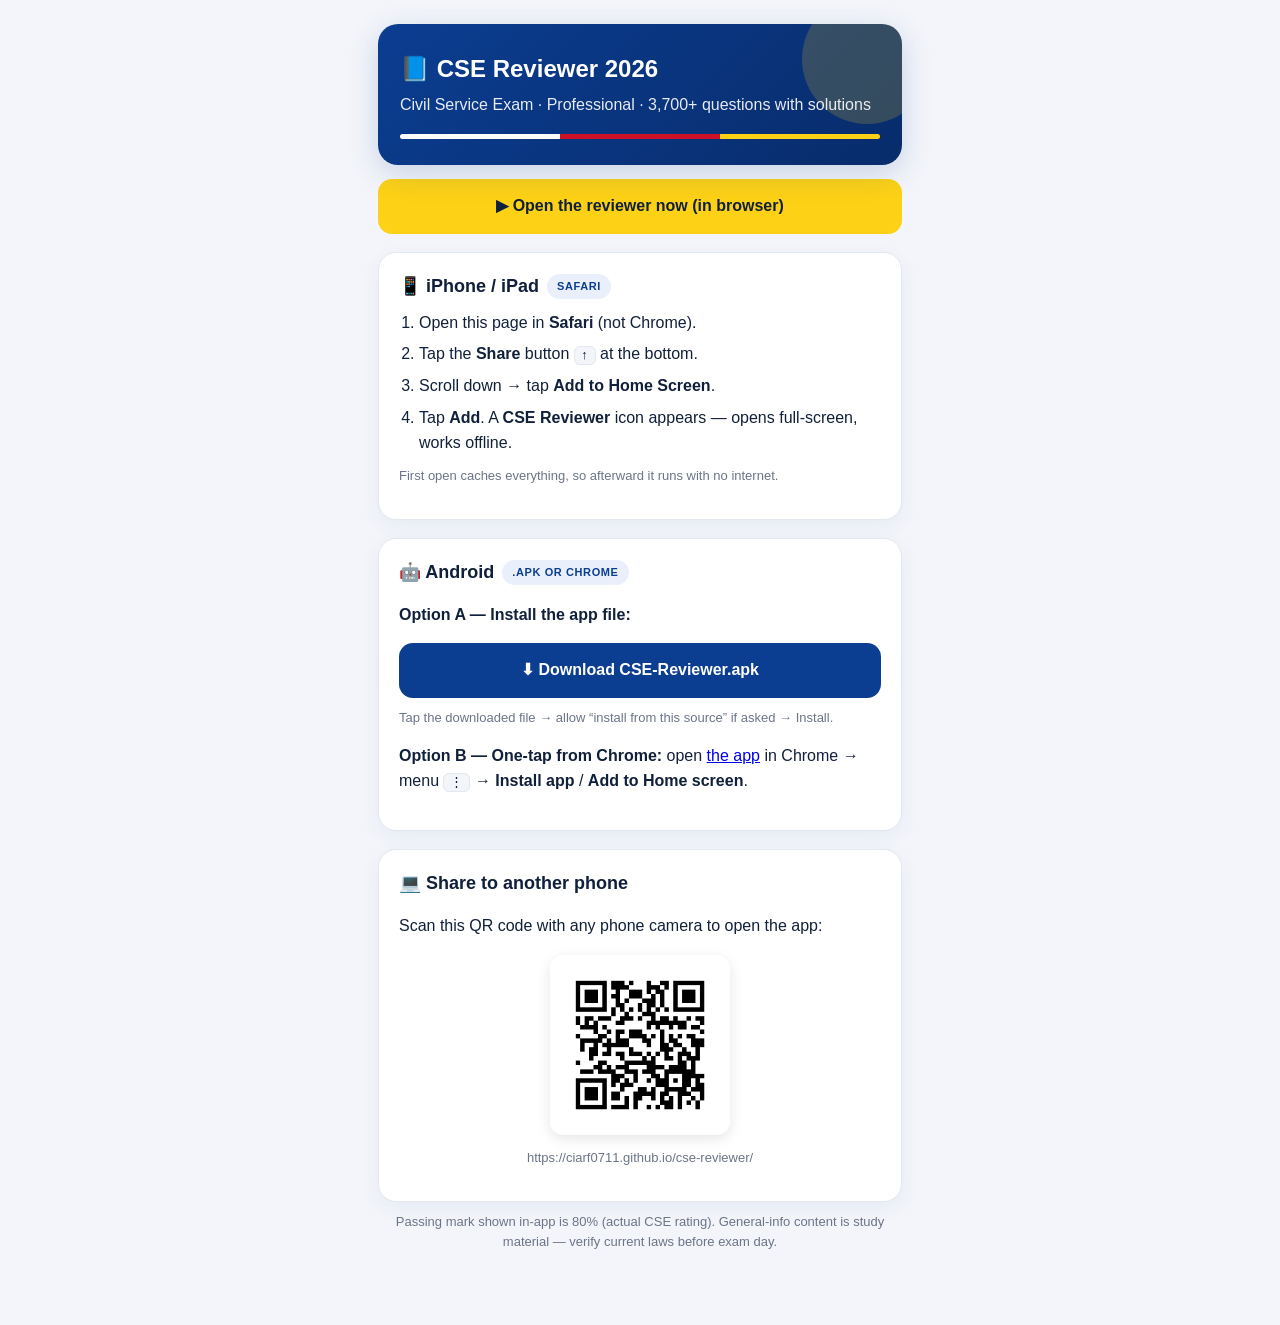
==== install.html @ 18a64265 "Add Android APK, install page with QR, updated docs Co-Authored-By: Claude Opus 4.8 (1M context) <no" ====
<!DOCTYPE html>
<html lang="en">
<head>
<meta charset="UTF-8"/>
<meta name="viewport" content="width=device-width, initial-scale=1.0"/>
<title>Install · CSE Reviewer 2026</title>
<style>
  :root{--navy:#0b3d91;--gold:#fcd116;--red:#ce1126;--ink:#11203a;--muted:#6b7488;--line:#e3e7ef}
  *{box-sizing:border-box}
  body{margin:0;font-family:-apple-system,BlinkMacSystemFont,"Segoe UI",Roboto,Arial,sans-serif;
       background:#f3f5fa;color:var(--ink);line-height:1.55}
  .wrap{max-width:560px;margin:0 auto;padding:24px 18px 60px}
  .hero{background:linear-gradient(135deg,var(--navy),#082c6b);color:#fff;border-radius:20px;
        padding:26px 22px;box-shadow:0 8px 30px rgba(11,61,145,.18);position:relative;overflow:hidden}
  .hero:before{content:"";position:absolute;right:-30px;top:-30px;width:130px;height:130px;background:var(--gold);opacity:.18;border-radius:50%}
  .hero h1{margin:0;font-size:24px}.hero p{margin:6px 0 0;opacity:.9}
  .flag{display:flex;height:5px;border-radius:3px;overflow:hidden;margin-top:16px}
  .flag i{flex:1}.flag i:nth-child(1){background:#fff}.flag i:nth-child(2){background:var(--red)}.flag i:nth-child(3){background:var(--gold)}
  .card{background:#fff;border:1px solid var(--line);border-radius:18px;padding:20px;margin-top:18px;box-shadow:0 6px 20px rgba(11,61,145,.06)}
  .card h2{margin:0 0 10px;font-size:18px;display:flex;align-items:center;gap:8px}
  ol{margin:8px 0 0;padding-left:20px}li{margin:7px 0}
  .btn{display:block;text-align:center;text-decoration:none;background:var(--navy);color:#fff;
       border-radius:14px;padding:15px;font-weight:700;margin-top:14px}
  .btn.gold{background:var(--gold);color:var(--ink)}
  .btn.ghost{background:#fff;color:var(--navy);border:1.5px solid var(--line)}
  .qr{display:block;width:180px;height:180px;margin:14px auto 6px;border:8px solid #fff;border-radius:14px;box-shadow:0 4px 14px rgba(0,0,0,.1)}
  .url{text-align:center;font-size:13px;color:var(--muted);word-break:break-all}
  .tag{display:inline-block;font-size:11px;font-weight:700;text-transform:uppercase;letter-spacing:.6px;
       background:#eaf0fb;color:var(--navy);padding:4px 10px;border-radius:999px}
  .note{font-size:13px;color:var(--muted);margin-top:10px}
  kbd{background:#f3f5fa;border:1px solid var(--line);border-radius:6px;padding:1px 6px;font-size:13px}
</style>
</head>
<body>
<div class="wrap">
  <div class="hero">
    <h1>📘 CSE Reviewer 2026</h1>
    <p>Civil Service Exam · Professional · 3,700+ questions with solutions</p>
    <div class="flag"><i></i><i></i><i></i></div>
  </div>

  <a class="btn gold" href="index.html">▶ Open the reviewer now (in browser)</a>

  <div class="card">
    <h2>📱 iPhone / iPad <span class="tag">Safari</span></h2>
    <ol>
      <li>Open this page in <b>Safari</b> (not Chrome).</li>
      <li>Tap the <b>Share</b> button <kbd>↑</kbd> at the bottom.</li>
      <li>Scroll down → tap <b>Add to Home Screen</b>.</li>
      <li>Tap <b>Add</b>. A <b>CSE Reviewer</b> icon appears — opens full-screen, works offline.</li>
    </ol>
    <p class="note">First open caches everything, so afterward it runs with no internet.</p>
  </div>

  <div class="card">
    <h2>🤖 Android <span class="tag">.apk or Chrome</span></h2>
    <p><b>Option A — Install the app file:</b></p>
    <a class="btn" href="https://github.com/ciarf0711/cse-reviewer/raw/main/CSE-Reviewer.apk">⬇ Download CSE-Reviewer.apk</a>
    <p class="note">Tap the downloaded file → allow “install from this source” if asked → Install.</p>
    <p><b>Option B — One-tap from Chrome:</b> open <a href="index.html">the app</a> in Chrome →
       menu <kbd>⋮</kbd> → <b>Install app</b> / <b>Add to Home screen</b>.</p>
  </div>

  <div class="card">
    <h2>💻 Share to another phone</h2>
    <p>Scan this QR code with any phone camera to open the app:</p>
    <img class="qr" src="icons/qr.png" alt="QR code to open CSE Reviewer"/>
    <p class="url">https://ciarf0711.github.io/cse-reviewer/</p>
  </div>

  <p class="note" style="text-align:center">
    Passing mark shown in-app is 80% (actual CSE rating). General-info content is study material —
    verify current laws before exam day.
  </p>
</div>
</body>
</html>
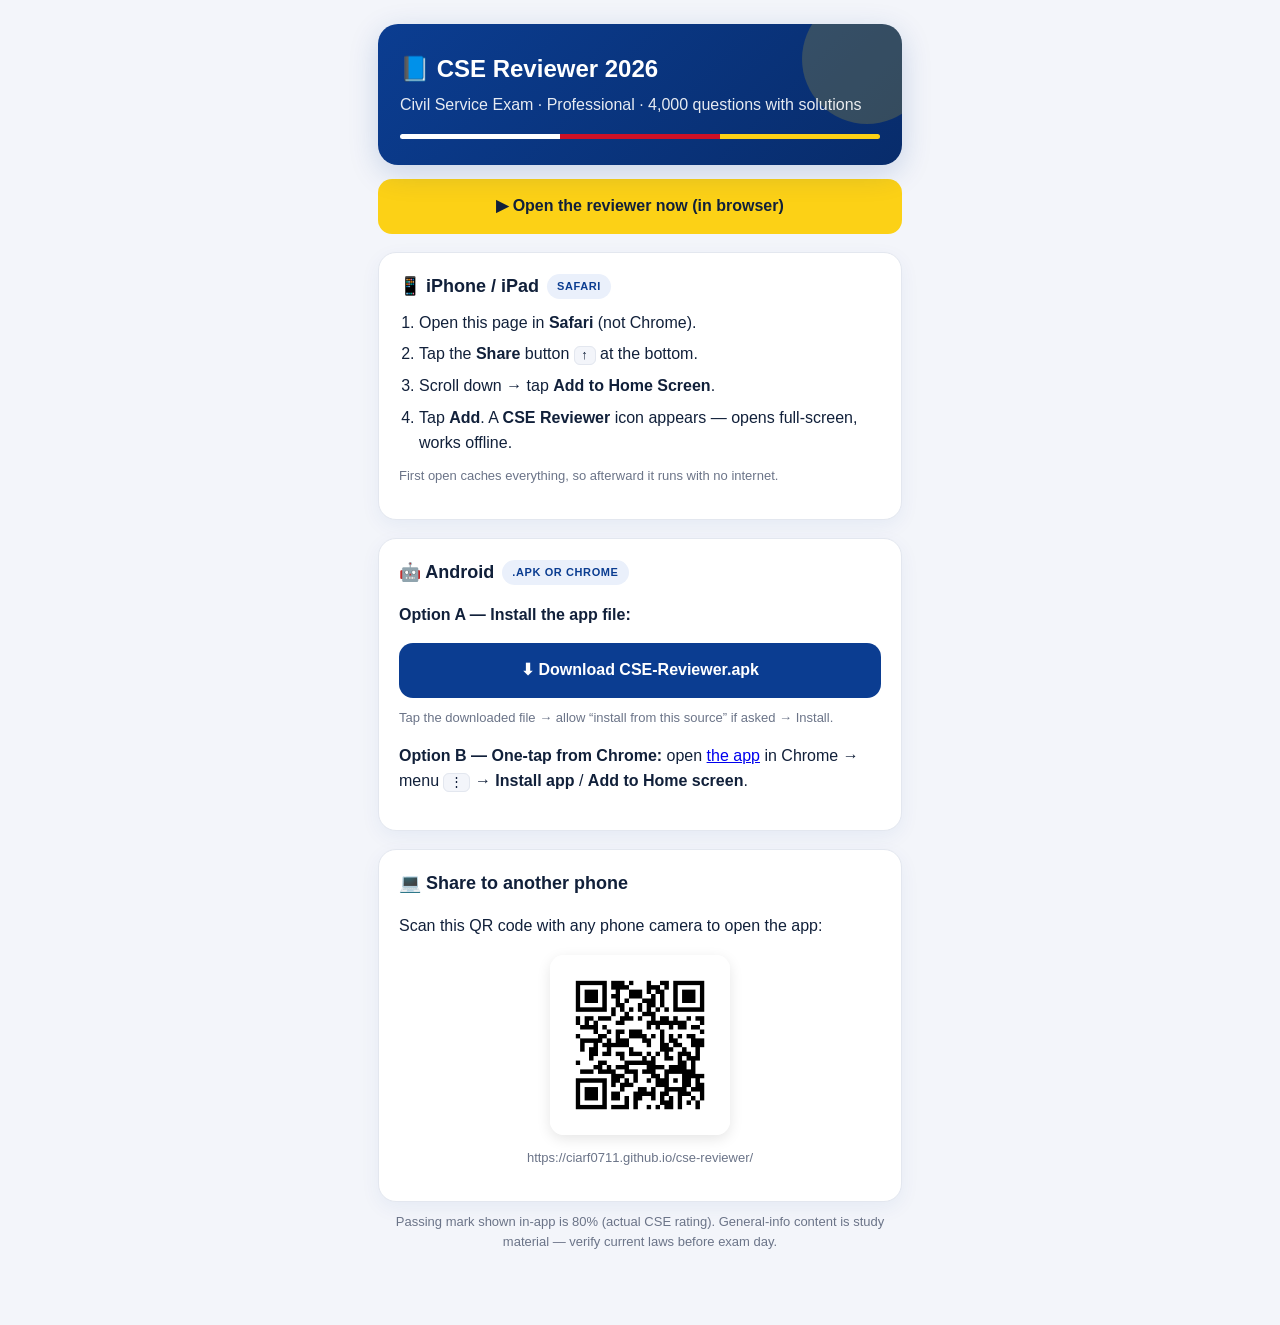
==== commit a1f4cd28: "Expand Verbal & General to 1,000 each — now 4,000 questions total Co-Authored-By: Claude Opus 4.8 (1" ====
--- a/install.html
+++ b/install.html
@@ -35,7 +35,7 @@
 <div class="wrap">
   <div class="hero">
     <h1>📘 CSE Reviewer 2026</h1>
-    <p>Civil Service Exam · Professional · 3,700+ questions with solutions</p>
+    <p>Civil Service Exam · Professional · 4,000 questions with solutions</p>
     <div class="flag"><i></i><i></i><i></i></div>
   </div>
 
